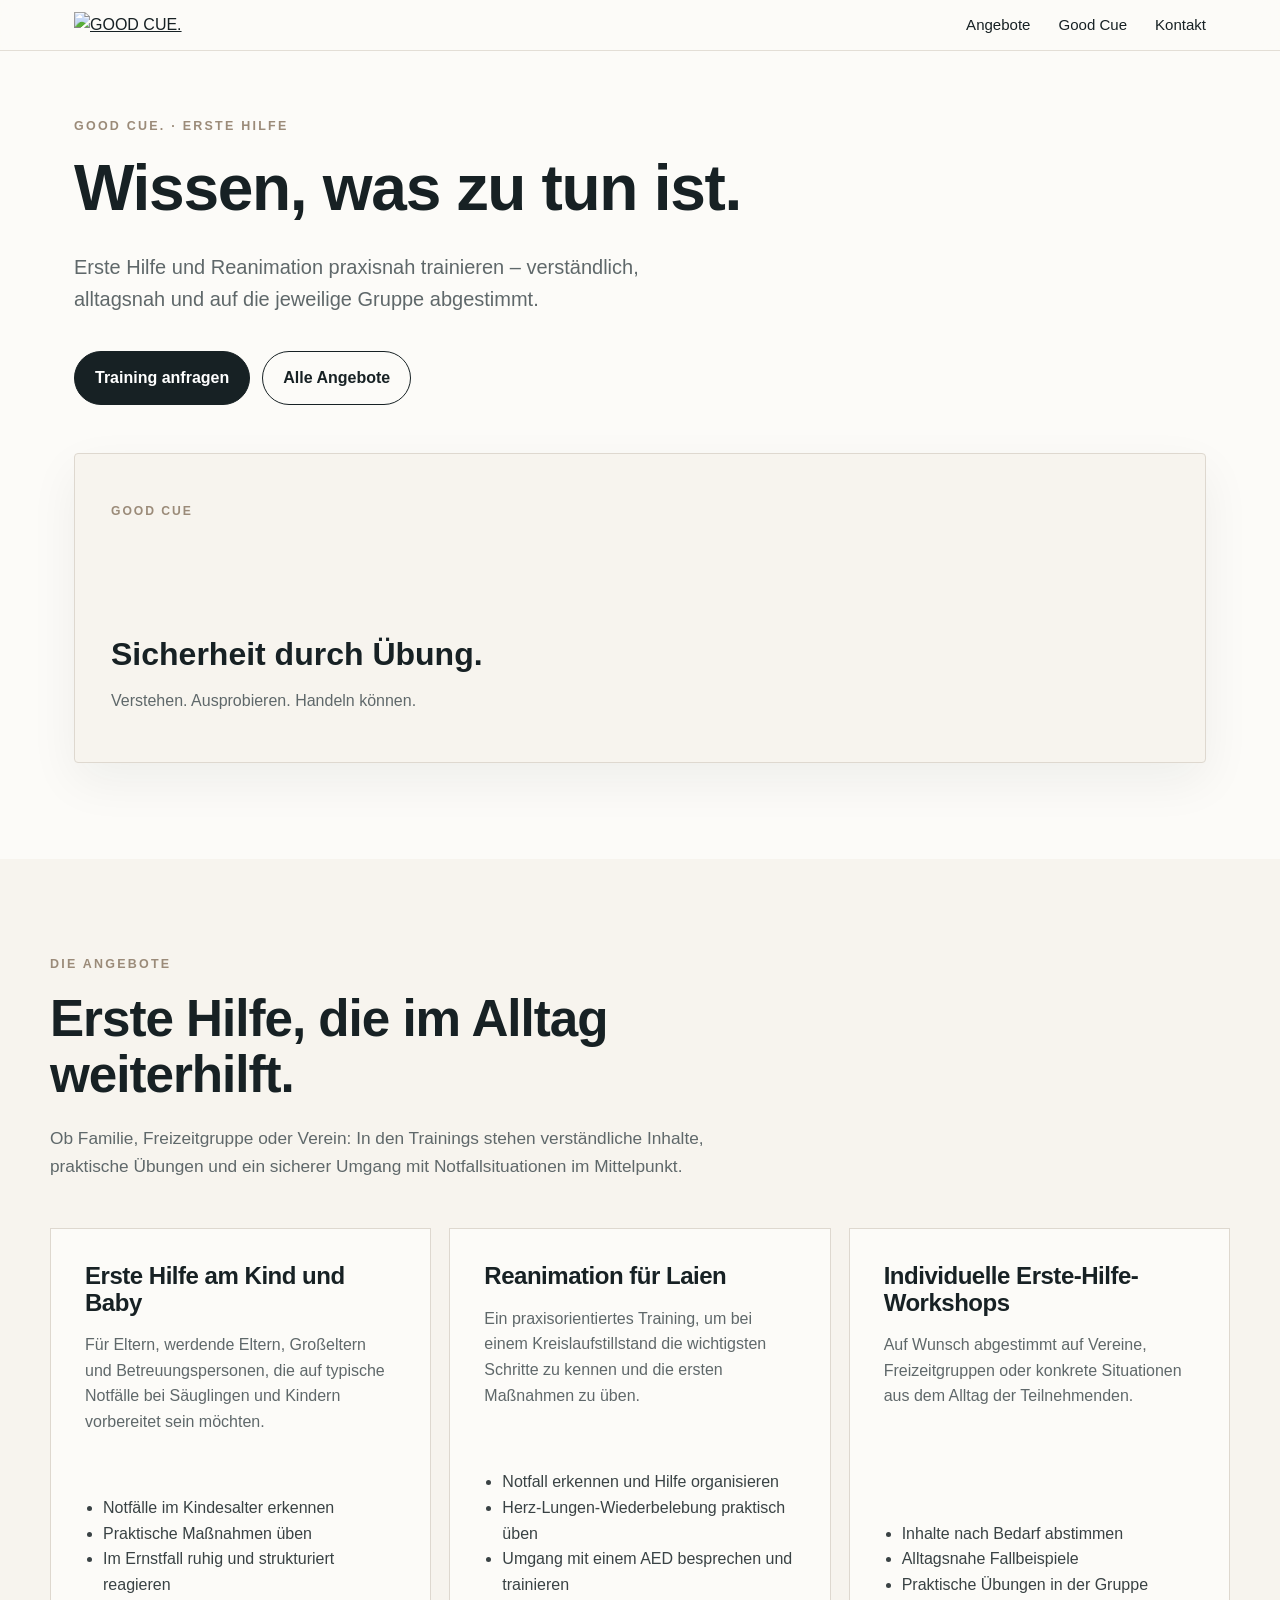
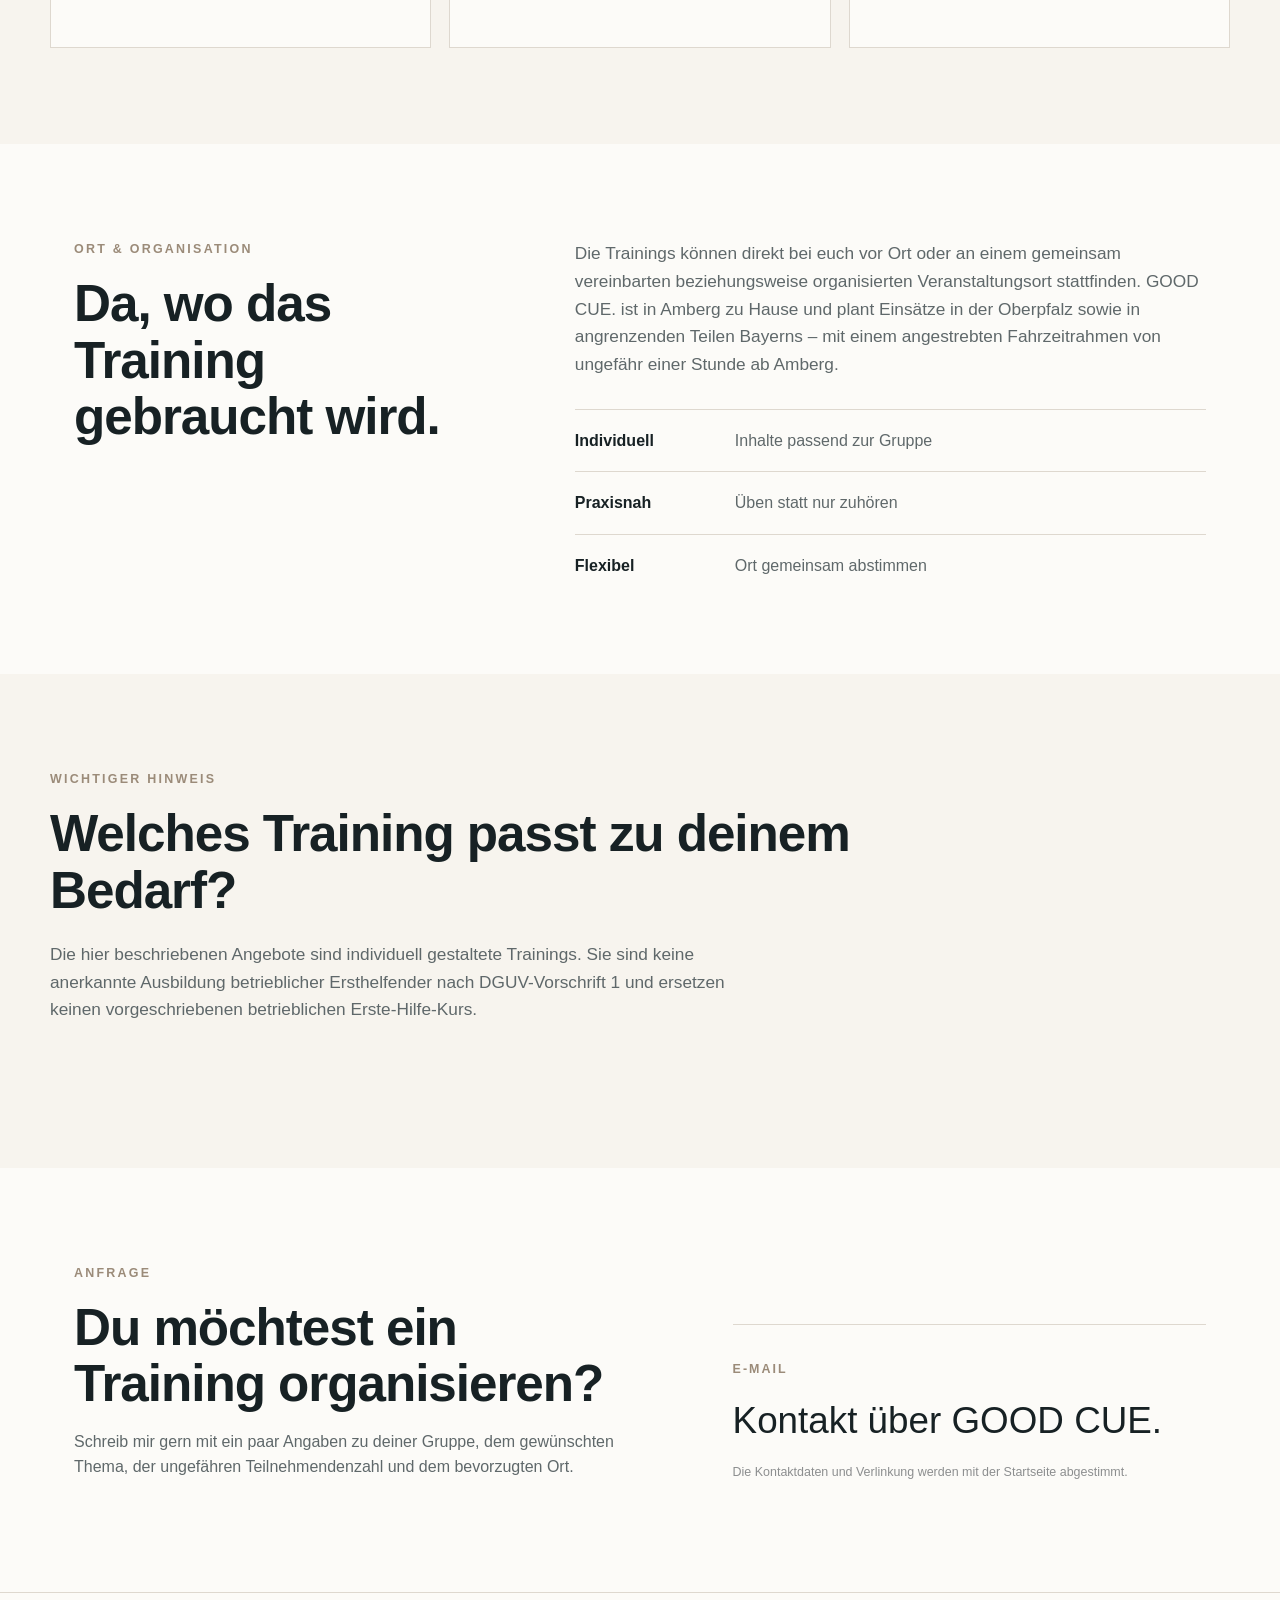
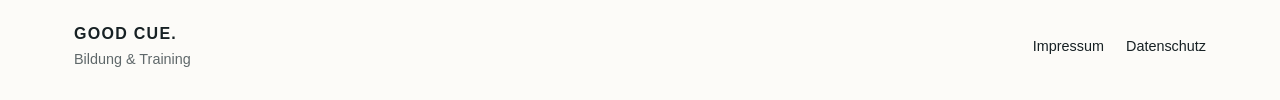
==== erste-hilfe.html @ d4df4530 "Add files via upload" ====
<!doctype html>
<html lang="de">
<head>
  <meta charset="utf-8">
  <meta name="viewport" content="width=device-width, initial-scale=1">
  <meta name="theme-color" content="#f7f4ee">
  <meta name="description" content="GOOD CUE. – Praxisnahe Erste-Hilfe- und Reanimationstrainings für Privatpersonen, Familien, Vereine und Gruppen.">
  <title>Erste Hilfe & Reanimation | GOOD CUE.</title>
  <link rel="icon" href="/media/good-cue-logo.png">
  <link rel="stylesheet" href="/styles.css">
</head>
<body>
<header class="site-header">
  <div class="nav-wrap">
    <a class="brand" href="/index.html#top" aria-label="GOOD CUE. Startseite"><img src="/media/good-cue-logo.png" alt="GOOD CUE."></a>
    <nav aria-label="Hauptnavigation">
      <a href="/index.html#angebote">Angebote</a>
      <a href="/index.html#goodcue">Good Cue</a>
      <a href="/index.html#kontakt">Kontakt</a>
    </nav>
  </div>
</header>
<main id="top">
  <section class="hero section">
    <div class="hero-copy">
      <p class="eyebrow">GOOD CUE. · ERSTE HILFE</p>
      <h1>Wissen, was zu tun ist.</h1>
      <p class="lead">Erste Hilfe und Reanimation praxisnah trainieren – verständlich, alltagsnah und auf die jeweilige Gruppe abgestimmt.</p>
      <div class="hero-actions">
        <a class="button button-dark" href="/index.html#kontakt">Training anfragen</a>
        <a class="button button-light" href="/index.html#angebote">Alle Angebote</a>
      </div>
    </div>
    <div class="hero-card" aria-label="Good Cue Prinzip">
      <span class="card-kicker">GOOD CUE</span>
      <strong>Sicherheit durch Übung.</strong>
      <p>Verstehen. Ausprobieren. Handeln können.</p>
    </div>
  </section>

  <section class="section section-soft">
    <div class="section-heading">
      <p class="eyebrow">DIE ANGEBOTE</p>
      <h2>Erste Hilfe, die im Alltag weiterhilft.</h2>
      <p>Ob Familie, Freizeitgruppe oder Verein: In den Trainings stehen verständliche Inhalte, praktische Übungen und ein sicherer Umgang mit Notfallsituationen im Mittelpunkt.</p>
    </div>
    <div class="cards">
      <article class="service-card">
        <h3>Erste Hilfe am Kind und Baby</h3>
        <p>Für Eltern, werdende Eltern, Großeltern und Betreuungspersonen, die auf typische Notfälle bei Säuglingen und Kindern vorbereitet sein möchten.</p>
        <ul><li>Notfälle im Kindesalter erkennen</li><li>Praktische Maßnahmen üben</li><li>Im Ernstfall ruhig und strukturiert reagieren</li></ul>
      </article>
      <article class="service-card">
        <h3>Reanimation für Laien</h3>
        <p>Ein praxisorientiertes Training, um bei einem Kreislaufstillstand die wichtigsten Schritte zu kennen und die ersten Maßnahmen zu üben.</p>
        <ul><li>Notfall erkennen und Hilfe organisieren</li><li>Herz-Lungen-Wiederbelebung praktisch üben</li><li>Umgang mit einem AED besprechen und trainieren</li></ul>
      </article>
      <article class="service-card">
        <h3>Individuelle Erste-Hilfe-Workshops</h3>
        <p>Auf Wunsch abgestimmt auf Vereine, Freizeitgruppen oder konkrete Situationen aus dem Alltag der Teilnehmenden.</p>
        <ul><li>Inhalte nach Bedarf abstimmen</li><li>Alltagsnahe Fallbeispiele</li><li>Praktische Übungen in der Gruppe</li></ul>
      </article>
    </div>
  </section>

  <section class="section split-section">
    <div>
      <p class="eyebrow">ORT & ORGANISATION</p>
      <h2>Da, wo das Training gebraucht wird.</h2>
    </div>
    <div class="split-copy">
      <p>Die Trainings können direkt bei euch vor Ort oder an einem gemeinsam vereinbarten beziehungsweise organisierten Veranstaltungsort stattfinden. GOOD CUE. ist in Amberg zu Hause und plant Einsätze in der Oberpfalz sowie in angrenzenden Teilen Bayerns – mit einem angestrebten Fahrzeitrahmen von ungefähr einer Stunde ab Amberg.</p>
      <div class="values">
        <div><strong>Individuell</strong><span>Inhalte passend zur Gruppe</span></div>
        <div><strong>Praxisnah</strong><span>Üben statt nur zuhören</span></div>
        <div><strong>Flexibel</strong><span>Ort gemeinsam abstimmen</span></div>
      </div>
    </div>
  </section>

  <section class="section section-soft">
    <div class="section-heading">
      <p class="eyebrow">WICHTIGER HINWEIS</p>
      <h2>Welches Training passt zu deinem Bedarf?</h2>
      <p>Die hier beschriebenen Angebote sind individuell gestaltete Trainings. Sie sind keine anerkannte Ausbildung betrieblicher Ersthelfender nach DGUV-Vorschrift 1 und ersetzen keinen vorgeschriebenen betrieblichen Erste-Hilfe-Kurs.</p>
    </div>
  </section>

  <section class="section contact-section" id="kontakt">
    <div>
      <p class="eyebrow">ANFRAGE</p>
      <h2>Du möchtest ein Training organisieren?</h2>
      <p>Schreib mir gern mit ein paar Angaben zu deiner Gruppe, dem gewünschten Thema, der ungefähren Teilnehmendenzahl und dem bevorzugten Ort.</p>
    </div>
    <div class="contact-box">
      <p class="contact-label">E-Mail</p>
      <a class="contact-mail" href="/index.html#kontakt">Kontakt über GOOD CUE.</a>
      <p class="placeholder">Die Kontaktdaten und Verlinkung werden mit der Startseite abgestimmt.</p>
    </div>
  </section>
</main>
<footer class="site-footer">
  <div class="footer-inner">
    <div><strong>GOOD CUE.</strong><span>Bildung & Training</span></div>
    <div class="footer-links"><a href="/index.html#impressum">Impressum</a><a href="/index.html#datenschutz">Datenschutz</a></div>
  </div>
</footer>
</body>
</html>
---- styles.css ----
:root {
  --ink: #172124;
  --muted: #5f686a;
  --taupe: #9b8b79;
  --cream: #f7f4ee;
  --paper: #fcfbf8;
  --line: #ded8cf;
  --white: #ffffff;
  --max: 1180px;
}

* { box-sizing: border-box; }
html { scroll-behavior: smooth; }
body {
  margin: 0;
  background: var(--paper);
  color: var(--ink);
  font-family: Inter, ui-sans-serif, -apple-system, BlinkMacSystemFont, "Segoe UI", sans-serif;
  line-height: 1.6;
}
a { color: inherit; }
img { max-width: 100%; display: block; }

.site-header {
  position: sticky;
  top: 0;
  z-index: 10;
  backdrop-filter: blur(12px);
  background: rgba(252,251,248,.88);
  border-bottom: 1px solid rgba(222,216,207,.8);
}
.nav-wrap {
  max-width: var(--max);
  margin: 0 auto;
  padding: 12px 24px;
  display: flex;
  align-items: center;
  justify-content: space-between;
  gap: 24px;
}
.brand { width: 130px; display: block; }
.brand img { width: 100%; }
nav { display: flex; gap: 28px; font-size: .94rem; }
nav a, .footer-links a { text-decoration: none; }
nav a:hover, .footer-links a:hover { color: var(--taupe); }

.section { padding: 96px 24px; }
.hero {
  max-width: var(--max);
  min-height: 720px;
  margin: 0 auto;
  display: grid;
  grid-template-columns: 1.35fr .65fr;
  align-items: center;
  gap: 64px;
}
.hero-copy { padding: 48px 0; }
.eyebrow {
  margin: 0 0 16px;
  color: var(--taupe);
  font-size: .78rem;
  letter-spacing: .18em;
  font-weight: 700;
}
h1, h2, h3 { line-height: 1.1; margin: 0; letter-spacing: -.02em; }
h1 { font-size: clamp(3.2rem, 7vw, 6rem); max-width: 820px; }
h2 { font-size: clamp(2.2rem, 4vw, 3.6rem); max-width: 800px; }
h3 { font-size: 1.5rem; }
.lead { font-size: 1.25rem; color: var(--muted); max-width: 650px; margin: 28px 0 0; }
.hero-actions { display: flex; flex-wrap: wrap; gap: 12px; margin-top: 36px; }
.button {
  display: inline-flex; align-items: center; justify-content: center;
  padding: 13px 20px; border-radius: 999px; text-decoration: none;
  border: 1px solid var(--ink); font-weight: 600;
}
.button-dark { background: var(--ink); color: var(--white); }
.button-light { background: transparent; color: var(--ink); }
.button:hover { transform: translateY(-1px); }
.hero-card {
  border: 1px solid var(--line);
  background: var(--cream);
  padding: 48px 36px;
  border-radius: 4px;
  min-height: 310px;
  display: flex;
  flex-direction: column;
  justify-content: flex-end;
  box-shadow: 0 18px 50px rgba(23,33,36,.06);
}
.card-kicker { font-size: .76rem; letter-spacing: .16em; color: var(--taupe); font-weight: 700; margin-bottom: auto; }
.hero-card strong { font-size: 2rem; line-height: 1.1; }
.hero-card p { color: var(--muted); margin-bottom: 0; }

.section-soft { background: var(--cream); }
.section-heading { max-width: var(--max); margin: 0 auto 48px; }
.section-heading > p:last-child { max-width: 700px; color: var(--muted); font-size: 1.08rem; margin: 22px 0 0; }
.cards { max-width: var(--max); margin: 0 auto; display: grid; grid-template-columns: repeat(3, 1fr); gap: 18px; }
.service-card { background: var(--paper); border: 1px solid var(--line); padding: 34px; min-height: 420px; display: flex; flex-direction: column; }
.card-number { color: var(--taupe); font-size: .84rem; letter-spacing: .12em; font-weight: 700; margin-bottom: 60px; }
.service-card p { color: var(--muted); }
.service-card ul { padding-left: 18px; margin-top: auto; color: #394244; }
.small-note { max-width: var(--max); margin: 20px auto 0; color: var(--muted); font-size: .92rem; }

.split-section { max-width: var(--max); margin: 0 auto; display: grid; grid-template-columns: .8fr 1.2fr; gap: 80px; }
.split-copy > p { max-width: 720px; color: var(--muted); font-size: 1.08rem; margin-top: 0; }
.values { display: grid; gap: 18px; margin-top: 30px; }
.values div { display: grid; grid-template-columns: 140px 1fr; gap: 20px; padding-top: 18px; border-top: 1px solid var(--line); }
.values span { color: var(--muted); }

.section-dark { background: var(--ink); color: var(--white); }
.section-heading.light > h2 { max-width: 900px; }
.section-heading.light > p:last-child { color: rgba(255,255,255,.72); }

.contact-section { max-width: var(--max); margin: 0 auto; display: grid; grid-template-columns: 1.1fr .9fr; gap: 80px; align-items: end; }
.contact-section h2 { max-width: 760px; }
.contact-section > div:first-child p:not(.eyebrow) { color: var(--muted); max-width: 680px; }
.contact-box { border-top: 1px solid var(--line); padding-top: 22px; }
.contact-label { font-size: .78rem; letter-spacing: .16em; color: var(--taupe); font-weight: 700; text-transform: uppercase; }
.contact-mail { font-size: clamp(1.5rem, 3vw, 2.3rem); text-decoration: none; overflow-wrap: anywhere; }
.placeholder { font-size: .78rem; color: #8c8e8f; margin-top: 12px; }

.site-footer { border-top: 1px solid var(--line); }
.footer-inner { max-width: var(--max); margin: 0 auto; padding: 28px 24px; display: flex; justify-content: space-between; gap: 24px; align-items: center; }
.footer-inner strong { display: block; letter-spacing: .08em; }
.footer-inner span { color: var(--muted); font-size: .9rem; }
.footer-links { display: flex; gap: 22px; font-size: .9rem; }

.legal { max-width: 860px; margin: 0 auto; padding: 120px 24px 96px; }
.legal h1 { font-size: clamp(2.8rem, 6vw, 4.5rem); margin-bottom: 28px; }
.legal h2 { font-size: 1.5rem; margin: 36px 0 12px; }
.legal p, .legal li { color: var(--muted); }
.warning { background: var(--cream); border: 1px solid var(--line); padding: 20px 22px; margin: 26px 0; }

@media (max-width: 900px) {
  .hero, .split-section, .contact-section { grid-template-columns: 1fr; }
  .hero { min-height: auto; padding-top: 64px; gap: 40px; }
  .cards { grid-template-columns: 1fr; }
  .service-card { min-height: 0; }
  .split-section, .contact-section { gap: 42px; }
}
@media (max-width: 640px) {
  .nav-wrap { padding: 10px 16px; }
  nav { gap: 14px; font-size: .84rem; }
  .brand { width: 112px; }
  .section { padding: 72px 18px; }
  .footer-inner { padding: 24px 18px; align-items: flex-start; flex-direction: column; }
  .values div { grid-template-columns: 1fr; gap: 5px; }
}

.stats-grid { max-width: var(--max); margin: 0 auto; display: grid; grid-template-columns: repeat(3, 1fr); gap: 18px; }
.stat-card { background: var(--paper); border: 1px solid var(--line); padding: 34px; min-height: 250px; display: flex; flex-direction: column; justify-content: space-between; }
.stat-card strong { font-size: clamp(3rem, 6vw, 5rem); line-height: .95; letter-spacing: -.04em; }
.stat-card p { margin: 24px 0 0; color: var(--muted); }
.content-load-error::before { content: "Inhalt konnte nicht geladen werden. Prüfe data/site.json."; display: block; padding: 10px 20px; background: var(--cream); color: var(--ink); text-align: center; font-size: .85rem; }
@media (max-width: 900px) { .stats-grid { grid-template-columns: 1fr; } }


/* Großes Markenlogo im Startbereich */
.hero {
  grid-template-columns: 1fr;
  gap: 18px;
  min-height: auto;
  padding-top: 54px;
}
.hero-brand-mark {
  width: min(100%, 760px);
  margin: 0 auto;
}
.hero-brand-mark img {
  display: block;
  width: 100%;
  height: auto;
}
.hero-copy {
  width: 100%;
  padding: 12px 0 30px;
}
.hero-copy h1 {
  font-size: clamp(2.4rem, 5vw, 4.2rem);
}
@media (max-width: 640px) {
  .hero { padding-top: 30px; }
  .hero-brand-mark { width: 100%; }
  .hero-copy { padding-top: 6px; }
}
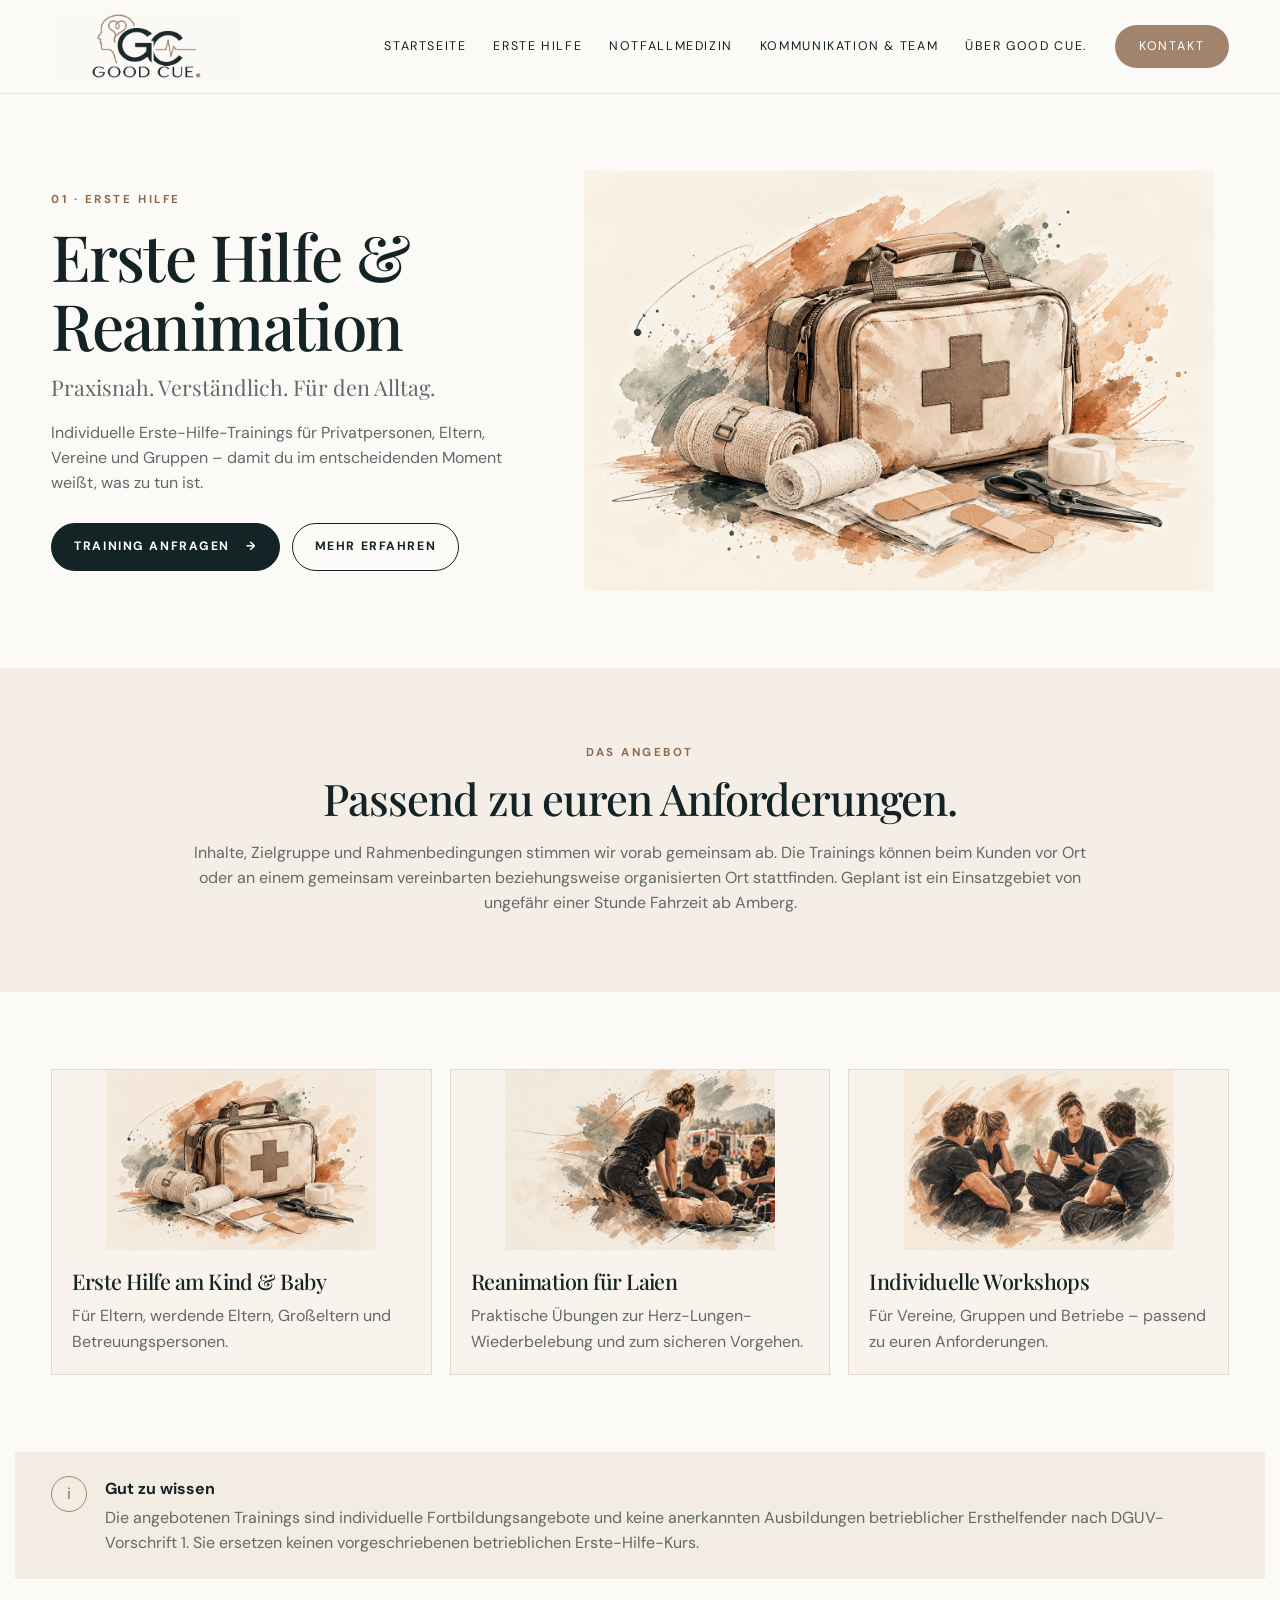
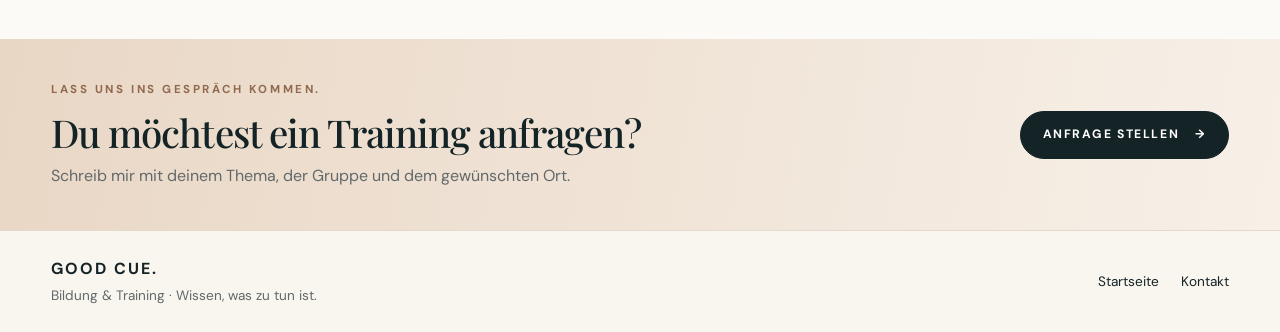
==== commit b81930d8: "Add files via upload" ====
--- a/erste-hilfe.html
+++ b/erste-hilfe.html
@@ -1,109 +1,15 @@
-<!doctype html>
-<html lang="de">
-<head>
-  <meta charset="utf-8">
-  <meta name="viewport" content="width=device-width, initial-scale=1">
-  <meta name="theme-color" content="#f7f4ee">
-  <meta name="description" content="GOOD CUE. – Praxisnahe Erste-Hilfe- und Reanimationstrainings für Privatpersonen, Familien, Vereine und Gruppen.">
-  <title>Erste Hilfe & Reanimation | GOOD CUE.</title>
-  <link rel="icon" href="/media/good-cue-logo.png">
-  <link rel="stylesheet" href="/styles.css">
-</head>
-<body>
-<header class="site-header">
+<!doctype html><html lang="de"><head><meta charset="utf-8"><meta name="viewport" content="width=device-width, initial-scale=1"><meta name="theme-color" content="#f7f2ea"><meta name="description" content="Erste Hilfe & Reanimation – GOOD CUE. Bildung & Training"><title>Erste Hilfe & Reanimation | GOOD CUE.</title><link rel="icon" href="/media/good-cue-logo.png"><link rel="stylesheet" href="/styles.css"></head><body><header class="site-header">
   <div class="nav-wrap">
-    <a class="brand" href="/index.html#top" aria-label="GOOD CUE. Startseite"><img src="/media/good-cue-logo.png" alt="GOOD CUE."></a>
-    <nav aria-label="Hauptnavigation">
-      <a href="/index.html#angebote">Angebote</a>
-      <a href="/index.html#goodcue">Good Cue</a>
-      <a href="/index.html#kontakt">Kontakt</a>
+    <a class="brand" href="/index.html" aria-label="GOOD CUE. Startseite"><img src="/media/good-cue-logo.png" alt="GOOD CUE. – Bildung & Training"></a>
+    <button class="menu-toggle" aria-expanded="false" aria-controls="main-nav" aria-label="Menü öffnen">☰</button>
+    <nav id="main-nav" aria-label="Hauptnavigation">
+      <a href="/index.html">Startseite</a>
+      <a href="/erste-hilfe.html">Erste Hilfe</a>
+      <a href="/notfallmedizin.html">Notfallmedizin</a>
+      <a href="/kommunikation-team.html">Kommunikation & Team</a>
+      <a href="/ueber-good-cue.html">Über GOOD CUE.</a>
+      <a class="nav-contact" href="/index.html#kontakt">Kontakt</a>
     </nav>
   </div>
 </header>
-<main id="top">
-  <section class="hero section">
-    <div class="hero-copy">
-      <p class="eyebrow">GOOD CUE. · ERSTE HILFE</p>
-      <h1>Wissen, was zu tun ist.</h1>
-      <p class="lead">Erste Hilfe und Reanimation praxisnah trainieren – verständlich, alltagsnah und auf die jeweilige Gruppe abgestimmt.</p>
-      <div class="hero-actions">
-        <a class="button button-dark" href="/index.html#kontakt">Training anfragen</a>
-        <a class="button button-light" href="/index.html#angebote">Alle Angebote</a>
-      </div>
-    </div>
-    <div class="hero-card" aria-label="Good Cue Prinzip">
-      <span class="card-kicker">GOOD CUE</span>
-      <strong>Sicherheit durch Übung.</strong>
-      <p>Verstehen. Ausprobieren. Handeln können.</p>
-    </div>
-  </section>
-
-  <section class="section section-soft">
-    <div class="section-heading">
-      <p class="eyebrow">DIE ANGEBOTE</p>
-      <h2>Erste Hilfe, die im Alltag weiterhilft.</h2>
-      <p>Ob Familie, Freizeitgruppe oder Verein: In den Trainings stehen verständliche Inhalte, praktische Übungen und ein sicherer Umgang mit Notfallsituationen im Mittelpunkt.</p>
-    </div>
-    <div class="cards">
-      <article class="service-card">
-        <h3>Erste Hilfe am Kind und Baby</h3>
-        <p>Für Eltern, werdende Eltern, Großeltern und Betreuungspersonen, die auf typische Notfälle bei Säuglingen und Kindern vorbereitet sein möchten.</p>
-        <ul><li>Notfälle im Kindesalter erkennen</li><li>Praktische Maßnahmen üben</li><li>Im Ernstfall ruhig und strukturiert reagieren</li></ul>
-      </article>
-      <article class="service-card">
-        <h3>Reanimation für Laien</h3>
-        <p>Ein praxisorientiertes Training, um bei einem Kreislaufstillstand die wichtigsten Schritte zu kennen und die ersten Maßnahmen zu üben.</p>
-        <ul><li>Notfall erkennen und Hilfe organisieren</li><li>Herz-Lungen-Wiederbelebung praktisch üben</li><li>Umgang mit einem AED besprechen und trainieren</li></ul>
-      </article>
-      <article class="service-card">
-        <h3>Individuelle Erste-Hilfe-Workshops</h3>
-        <p>Auf Wunsch abgestimmt auf Vereine, Freizeitgruppen oder konkrete Situationen aus dem Alltag der Teilnehmenden.</p>
-        <ul><li>Inhalte nach Bedarf abstimmen</li><li>Alltagsnahe Fallbeispiele</li><li>Praktische Übungen in der Gruppe</li></ul>
-      </article>
-    </div>
-  </section>
-
-  <section class="section split-section">
-    <div>
-      <p class="eyebrow">ORT & ORGANISATION</p>
-      <h2>Da, wo das Training gebraucht wird.</h2>
-    </div>
-    <div class="split-copy">
-      <p>Die Trainings können direkt bei euch vor Ort oder an einem gemeinsam vereinbarten beziehungsweise organisierten Veranstaltungsort stattfinden. GOOD CUE. ist in Amberg zu Hause und plant Einsätze in der Oberpfalz sowie in angrenzenden Teilen Bayerns – mit einem angestrebten Fahrzeitrahmen von ungefähr einer Stunde ab Amberg.</p>
-      <div class="values">
-        <div><strong>Individuell</strong><span>Inhalte passend zur Gruppe</span></div>
-        <div><strong>Praxisnah</strong><span>Üben statt nur zuhören</span></div>
-        <div><strong>Flexibel</strong><span>Ort gemeinsam abstimmen</span></div>
-      </div>
-    </div>
-  </section>
-
-  <section class="section section-soft">
-    <div class="section-heading">
-      <p class="eyebrow">WICHTIGER HINWEIS</p>
-      <h2>Welches Training passt zu deinem Bedarf?</h2>
-      <p>Die hier beschriebenen Angebote sind individuell gestaltete Trainings. Sie sind keine anerkannte Ausbildung betrieblicher Ersthelfender nach DGUV-Vorschrift 1 und ersetzen keinen vorgeschriebenen betrieblichen Erste-Hilfe-Kurs.</p>
-    </div>
-  </section>
-
-  <section class="section contact-section" id="kontakt">
-    <div>
-      <p class="eyebrow">ANFRAGE</p>
-      <h2>Du möchtest ein Training organisieren?</h2>
-      <p>Schreib mir gern mit ein paar Angaben zu deiner Gruppe, dem gewünschten Thema, der ungefähren Teilnehmendenzahl und dem bevorzugten Ort.</p>
-    </div>
-    <div class="contact-box">
-      <p class="contact-label">E-Mail</p>
-      <a class="contact-mail" href="/index.html#kontakt">Kontakt über GOOD CUE.</a>
-      <p class="placeholder">Die Kontaktdaten und Verlinkung werden mit der Startseite abgestimmt.</p>
-    </div>
-  </section>
-</main>
-<footer class="site-footer">
-  <div class="footer-inner">
-    <div><strong>GOOD CUE.</strong><span>Bildung & Training</span></div>
-    <div class="footer-links"><a href="/index.html#impressum">Impressum</a><a href="/index.html#datenschutz">Datenschutz</a></div>
-  </div>
-</footer>
-</body>
-</html>+<main><section class="detail-hero section"><div class="detail-copy"><p class="eyebrow">01 · ERSTE HILFE</p><h1>Erste Hilfe & Reanimation</h1><p class="detail-lead">Praxisnah. Verständlich. Für den Alltag.</p><p>Individuelle Erste-Hilfe-Trainings für Privatpersonen, Eltern, Vereine und Gruppen – damit du im entscheidenden Moment weißt, was zu tun ist.</p><div class="hero-actions"><a class="button button-dark" href="/index.html#kontakt">Training anfragen <span>→</span></a><a class="button button-outline" href="#formate">Mehr erfahren</a></div></div><div class="detail-art"><img src="/media/first-aid-kit-watercolor.png" alt="Handgemalte Erste-Hilfe-Tasche mit Verbandmaterial"></div></section><section id="formate" class="detail-intro section"><p class="eyebrow">DAS ANGEBOT</p><h2>Passend zu euren Anforderungen.</h2><p>Inhalte, Zielgruppe und Rahmenbedingungen stimmen wir vorab gemeinsam ab. Die Trainings können beim Kunden vor Ort oder an einem gemeinsam vereinbarten beziehungsweise organisierten Ort stattfinden. Geplant ist ein Einsatzgebiet von ungefähr einer Stunde Fahrzeit ab Amberg.</p></section><section class="mini-grid section"><article class="mini-card"><img src="/media/first-aid-kit-watercolor.png" alt="" loading="lazy"><div><h3>Erste Hilfe am Kind & Baby</h3><p>Für Eltern, werdende Eltern, Großeltern und Betreuungspersonen.</p></div></article><article class="mini-card"><img src="/media/hero-cpr-watercolor.png" alt="" loading="lazy"><div><h3>Reanimation für Laien</h3><p>Praktische Übungen zur Herz-Lungen-Wiederbelebung und zum sicheren Vorgehen.</p></div></article><article class="mini-card"><img src="/media/team-communication-watercolor.png" alt="" loading="lazy"><div><h3>Individuelle Workshops</h3><p>Für Vereine, Gruppen und Betriebe – passend zu euren Anforderungen.</p></div></article></section><section class="notice-section"><div class="notice-icon">i</div><div><strong>Gut zu wissen</strong><p>Die angebotenen Trainings sind individuelle Fortbildungsangebote und keine anerkannten Ausbildungen betrieblicher Ersthelfender nach DGUV-Vorschrift 1. Sie ersetzen keinen vorgeschriebenen betrieblichen Erste-Hilfe-Kurs.</p></div></section><section class="cta-band"><div><p class="eyebrow">LASS UNS INS GESPRÄCH KOMMEN.</p><h2>Du möchtest ein Training anfragen?</h2><p>Schreib mir mit deinem Thema, der Gruppe und dem gewünschten Ort.</p></div><a class="button button-dark" href="/index.html#kontakt">Anfrage stellen <span>→</span></a></section></main><footer class="site-footer"><div class="footer-inner"><div><strong>GOOD CUE.</strong><span>Bildung & Training · Wissen, was zu tun ist.</span></div><div class="footer-links"><a href="/index.html">Startseite</a><a href="/index.html#kontakt">Kontakt</a></div></div></footer><script src="/app.js" defer></script></body></html>
--- a/styles.css
+++ b/styles.css
@@ -1,185 +1,14 @@
-:root {
-  --ink: #172124;
-  --muted: #5f686a;
-  --taupe: #9b8b79;
-  --cream: #f7f4ee;
-  --paper: #fcfbf8;
-  --line: #ded8cf;
-  --white: #ffffff;
-  --max: 1180px;
-}
-
-* { box-sizing: border-box; }
-html { scroll-behavior: smooth; }
-body {
-  margin: 0;
-  background: var(--paper);
-  color: var(--ink);
-  font-family: Inter, ui-sans-serif, -apple-system, BlinkMacSystemFont, "Segoe UI", sans-serif;
-  line-height: 1.6;
-}
-a { color: inherit; }
-img { max-width: 100%; display: block; }
-
-.site-header {
-  position: sticky;
-  top: 0;
-  z-index: 10;
-  backdrop-filter: blur(12px);
-  background: rgba(252,251,248,.88);
-  border-bottom: 1px solid rgba(222,216,207,.8);
-}
-.nav-wrap {
-  max-width: var(--max);
-  margin: 0 auto;
-  padding: 12px 24px;
-  display: flex;
-  align-items: center;
-  justify-content: space-between;
-  gap: 24px;
-}
-.brand { width: 130px; display: block; }
-.brand img { width: 100%; }
-nav { display: flex; gap: 28px; font-size: .94rem; }
-nav a, .footer-links a { text-decoration: none; }
-nav a:hover, .footer-links a:hover { color: var(--taupe); }
-
-.section { padding: 96px 24px; }
-.hero {
-  max-width: var(--max);
-  min-height: 720px;
-  margin: 0 auto;
-  display: grid;
-  grid-template-columns: 1.35fr .65fr;
-  align-items: center;
-  gap: 64px;
-}
-.hero-copy { padding: 48px 0; }
-.eyebrow {
-  margin: 0 0 16px;
-  color: var(--taupe);
-  font-size: .78rem;
-  letter-spacing: .18em;
-  font-weight: 700;
-}
-h1, h2, h3 { line-height: 1.1; margin: 0; letter-spacing: -.02em; }
-h1 { font-size: clamp(3.2rem, 7vw, 6rem); max-width: 820px; }
-h2 { font-size: clamp(2.2rem, 4vw, 3.6rem); max-width: 800px; }
-h3 { font-size: 1.5rem; }
-.lead { font-size: 1.25rem; color: var(--muted); max-width: 650px; margin: 28px 0 0; }
-.hero-actions { display: flex; flex-wrap: wrap; gap: 12px; margin-top: 36px; }
-.button {
-  display: inline-flex; align-items: center; justify-content: center;
-  padding: 13px 20px; border-radius: 999px; text-decoration: none;
-  border: 1px solid var(--ink); font-weight: 600;
-}
-.button-dark { background: var(--ink); color: var(--white); }
-.button-light { background: transparent; color: var(--ink); }
-.button:hover { transform: translateY(-1px); }
-.hero-card {
-  border: 1px solid var(--line);
-  background: var(--cream);
-  padding: 48px 36px;
-  border-radius: 4px;
-  min-height: 310px;
-  display: flex;
-  flex-direction: column;
-  justify-content: flex-end;
-  box-shadow: 0 18px 50px rgba(23,33,36,.06);
-}
-.card-kicker { font-size: .76rem; letter-spacing: .16em; color: var(--taupe); font-weight: 700; margin-bottom: auto; }
-.hero-card strong { font-size: 2rem; line-height: 1.1; }
-.hero-card p { color: var(--muted); margin-bottom: 0; }
-
-.section-soft { background: var(--cream); }
-.section-heading { max-width: var(--max); margin: 0 auto 48px; }
-.section-heading > p:last-child { max-width: 700px; color: var(--muted); font-size: 1.08rem; margin: 22px 0 0; }
-.cards { max-width: var(--max); margin: 0 auto; display: grid; grid-template-columns: repeat(3, 1fr); gap: 18px; }
-.service-card { background: var(--paper); border: 1px solid var(--line); padding: 34px; min-height: 420px; display: flex; flex-direction: column; }
-.card-number { color: var(--taupe); font-size: .84rem; letter-spacing: .12em; font-weight: 700; margin-bottom: 60px; }
-.service-card p { color: var(--muted); }
-.service-card ul { padding-left: 18px; margin-top: auto; color: #394244; }
-.small-note { max-width: var(--max); margin: 20px auto 0; color: var(--muted); font-size: .92rem; }
-
-.split-section { max-width: var(--max); margin: 0 auto; display: grid; grid-template-columns: .8fr 1.2fr; gap: 80px; }
-.split-copy > p { max-width: 720px; color: var(--muted); font-size: 1.08rem; margin-top: 0; }
-.values { display: grid; gap: 18px; margin-top: 30px; }
-.values div { display: grid; grid-template-columns: 140px 1fr; gap: 20px; padding-top: 18px; border-top: 1px solid var(--line); }
-.values span { color: var(--muted); }
-
-.section-dark { background: var(--ink); color: var(--white); }
-.section-heading.light > h2 { max-width: 900px; }
-.section-heading.light > p:last-child { color: rgba(255,255,255,.72); }
-
-.contact-section { max-width: var(--max); margin: 0 auto; display: grid; grid-template-columns: 1.1fr .9fr; gap: 80px; align-items: end; }
-.contact-section h2 { max-width: 760px; }
-.contact-section > div:first-child p:not(.eyebrow) { color: var(--muted); max-width: 680px; }
-.contact-box { border-top: 1px solid var(--line); padding-top: 22px; }
-.contact-label { font-size: .78rem; letter-spacing: .16em; color: var(--taupe); font-weight: 700; text-transform: uppercase; }
-.contact-mail { font-size: clamp(1.5rem, 3vw, 2.3rem); text-decoration: none; overflow-wrap: anywhere; }
-.placeholder { font-size: .78rem; color: #8c8e8f; margin-top: 12px; }
-
-.site-footer { border-top: 1px solid var(--line); }
-.footer-inner { max-width: var(--max); margin: 0 auto; padding: 28px 24px; display: flex; justify-content: space-between; gap: 24px; align-items: center; }
-.footer-inner strong { display: block; letter-spacing: .08em; }
-.footer-inner span { color: var(--muted); font-size: .9rem; }
-.footer-links { display: flex; gap: 22px; font-size: .9rem; }
-
-.legal { max-width: 860px; margin: 0 auto; padding: 120px 24px 96px; }
-.legal h1 { font-size: clamp(2.8rem, 6vw, 4.5rem); margin-bottom: 28px; }
-.legal h2 { font-size: 1.5rem; margin: 36px 0 12px; }
-.legal p, .legal li { color: var(--muted); }
-.warning { background: var(--cream); border: 1px solid var(--line); padding: 20px 22px; margin: 26px 0; }
-
-@media (max-width: 900px) {
-  .hero, .split-section, .contact-section { grid-template-columns: 1fr; }
-  .hero { min-height: auto; padding-top: 64px; gap: 40px; }
-  .cards { grid-template-columns: 1fr; }
-  .service-card { min-height: 0; }
-  .split-section, .contact-section { gap: 42px; }
-}
-@media (max-width: 640px) {
-  .nav-wrap { padding: 10px 16px; }
-  nav { gap: 14px; font-size: .84rem; }
-  .brand { width: 112px; }
-  .section { padding: 72px 18px; }
-  .footer-inner { padding: 24px 18px; align-items: flex-start; flex-direction: column; }
-  .values div { grid-template-columns: 1fr; gap: 5px; }
-}
-
-.stats-grid { max-width: var(--max); margin: 0 auto; display: grid; grid-template-columns: repeat(3, 1fr); gap: 18px; }
-.stat-card { background: var(--paper); border: 1px solid var(--line); padding: 34px; min-height: 250px; display: flex; flex-direction: column; justify-content: space-between; }
-.stat-card strong { font-size: clamp(3rem, 6vw, 5rem); line-height: .95; letter-spacing: -.04em; }
-.stat-card p { margin: 24px 0 0; color: var(--muted); }
-.content-load-error::before { content: "Inhalt konnte nicht geladen werden. Prüfe data/site.json."; display: block; padding: 10px 20px; background: var(--cream); color: var(--ink); text-align: center; font-size: .85rem; }
-@media (max-width: 900px) { .stats-grid { grid-template-columns: 1fr; } }
-
-
-/* Großes Markenlogo im Startbereich */
-.hero {
-  grid-template-columns: 1fr;
-  gap: 18px;
-  min-height: auto;
-  padding-top: 54px;
-}
-.hero-brand-mark {
-  width: min(100%, 760px);
-  margin: 0 auto;
-}
-.hero-brand-mark img {
-  display: block;
-  width: 100%;
-  height: auto;
-}
-.hero-copy {
-  width: 100%;
-  padding: 12px 0 30px;
-}
-.hero-copy h1 {
-  font-size: clamp(2.4rem, 5vw, 4.2rem);
-}
-@media (max-width: 640px) {
-  .hero { padding-top: 30px; }
-  .hero-brand-mark { width: 100%; }
-  .hero-copy { padding-top: 6px; }
-}
+@import url('https://fonts.googleapis.com/css2?family=DM+Sans:wght@400;500;600;700&family=Playfair+Display:wght@400;500;600&display=swap');
+:root{--ink:#142326;--muted:#62696a;--taupe:#a1846e;--rust:#91694f;--cream:#f5efe7;--paper:#fcfaf6;--line:#e4d9cc;--sage:#8c9183;--max:1440px}
+*{box-sizing:border-box}html{scroll-behavior:smooth;scroll-padding-top:100px}body{margin:0;background:var(--paper);color:var(--ink);font-family:'DM Sans',Arial,sans-serif;line-height:1.58}a{color:inherit}img{display:block;max-width:100%}h1,h2,h3{font-family:'Playfair Display',Georgia,serif;font-weight:500;line-height:1.08;letter-spacing:-.025em;margin:0}h1{font-size:clamp(2.8rem,5vw,5.5rem)}h2{font-size:clamp(2rem,3.4vw,3.6rem)}h3{font-size:clamp(1.35rem,2vw,2rem)}p{margin:0 0 1em}.site-header{position:sticky;top:0;z-index:20;background:rgba(252,250,246,.94);backdrop-filter:blur(14px);border-bottom:1px solid rgba(228,217,204,.75)}.nav-wrap{max-width:1600px;margin:auto;min-height:76px;padding:10px clamp(18px,4vw,60px);display:flex;align-items:center;justify-content:space-between;gap:24px}.brand{width:190px;flex:0 0 auto}.brand img{width:100%;height:auto}nav{display:flex;align-items:center;justify-content:flex-end;gap:clamp(12px,2.1vw,32px);font-size:.78rem;letter-spacing:.13em;text-transform:uppercase}nav a{text-decoration:none;white-space:nowrap;transition:color .2s}nav a:hover,nav a[aria-current=page]{color:var(--rust)}.nav-contact{background:var(--taupe);color:white!important;border-radius:999px;padding:12px 24px;letter-spacing:.15em}.menu-toggle{display:none;border:1px solid var(--line);background:transparent;border-radius:99px;padding:9px 13px;font-size:1.2rem}
+.hero{max-width:1600px;margin:auto;padding:28px clamp(18px,4vw,64px) 24px;display:grid;grid-template-columns:minmax(360px,.78fr) minmax(0,1.22fr);align-items:center;gap:20px;min-height:520px;overflow:hidden}.hero-copy{text-align:center;padding:18px 0 22px;position:relative;z-index:1}.hero-logo{width:min(100%,520px);margin:0 auto 10px}.hero-tagline{font-size:clamp(1rem,1.4vw,1.35rem);letter-spacing:.2em;margin:8px 0 14px}.hero-lead{max-width:510px;margin:0 auto;color:#444e50;font-size:clamp(.98rem,1.2vw,1.16rem);line-height:1.5}.hero-actions{display:flex;flex-wrap:wrap;gap:12px;margin-top:28px;align-items:center}.hero-copy .hero-actions{justify-content:center}.button{display:inline-flex;align-items:center;justify-content:center;gap:16px;text-decoration:none;border-radius:999px;padding:13px 22px;border:1px solid var(--ink);font-size:.76rem;font-weight:700;letter-spacing:.13em;text-transform:uppercase;transition:transform .2s,background .2s}.button:hover{transform:translateY(-2px)}.button-dark{background:var(--ink);color:#fff}.button-outline{background:transparent;color:var(--ink)}.hero-art{margin-right:-2vw;position:relative}.hero-art:after{content:"WISSEN\\A PRAXIS\\A MENSCHEN\\A SICHERHEIT";white-space:pre;position:absolute;right:3%;top:8%;font-size:clamp(.8rem,1.1vw,1.1rem);line-height:1.8;letter-spacing:.16em;font-style:italic;transform:rotate(-8deg);color:#383c39;pointer-events:none}.hero-art img{width:100%;height:100%;max-height:560px;object-fit:contain;mix-blend-mode:multiply}
+.section{padding:clamp(52px,6vw,88px) clamp(18px,4vw,64px)}.offers-section{background:#f4eee6}.section-heading{max-width:1400px;margin:0 auto 28px}.eyebrow{font-size:.72rem;font-weight:700;letter-spacing:.22em;text-transform:uppercase;color:var(--rust);margin-bottom:12px}.section-heading h2{margin-bottom:14px}.section-heading>p:last-child{max-width:720px;color:var(--muted)}.service-grid{max-width:1400px;margin:auto;display:grid;grid-template-columns:repeat(3,minmax(0,1fr));gap:20px}.service-card{background:rgba(255,253,249,.7);display:grid;grid-template-columns:1.1fr .9fr;min-height:285px;overflow:hidden;position:relative}.service-copy{padding:24px 0 20px 24px;position:relative;z-index:1;display:flex;align-items:flex-start;flex-direction:column}.card-number{display:flex;align-items:center;gap:12px;color:var(--rust);font-family:'Playfair Display',serif;font-size:1.35rem;margin-bottom:12px}.card-number i{display:inline-block;width:42px;border-top:1px solid var(--taupe)}.service-card h3{font-size:clamp(1.3rem,1.7vw,1.85rem);margin-bottom:14px}.service-card p{color:#4e5656;font-size:.92rem;line-height:1.5}.service-card img{width:100%;height:100%;min-height:250px;object-fit:contain;align-self:center;mix-blend-mode:multiply;transform:scale(1.12)}.text-link{margin-top:auto;padding-top:12px;text-decoration:none;text-transform:uppercase;font-size:.72rem;letter-spacing:.17em;font-weight:700;border-bottom:1px solid var(--taupe);padding-bottom:7px;display:inline-flex;gap:12px}.text-link span{font-size:1rem}
+.values-strip{padding:24px clamp(18px,4vw,64px);display:grid;grid-template-columns:repeat(4,1fr);max-width:1600px;margin:auto;gap:16px;background:var(--paper)}.value{display:flex;align-items:center;gap:16px;padding:4px 20px;border-right:1px solid var(--taupe)}.value:last-child{border:0}.value-icon{font-size:2.3rem;color:var(--taupe);font-family:Georgia,serif;line-height:1}.value strong{font-size:.76rem;letter-spacing:.18em}.value p{font-size:.88rem;color:var(--muted);margin:2px 0 0}
+.approach{max-width:1600px;margin:auto;display:grid;grid-template-columns:1fr 1.1fr .9fr;align-items:center;gap:34px;padding-top:60px;padding-bottom:60px}.approach-title h2{font-size:clamp(2rem,3vw,3.2rem)}.approach-copy{color:var(--muted);font-size:1rem}.approach-art{height:230px;overflow:hidden;display:flex;align-items:center}.approach-art img{width:100%;mix-blend-mode:multiply}
+.region-banner{display:grid;grid-template-columns:1.2fr 1fr 1fr;gap:28px;align-items:center;padding:38px clamp(18px,4vw,64px);background:linear-gradient(105deg,#e7d4c2,#f5e9dc 65%,#e9d7c5);position:relative;overflow:hidden}.region-banner h2{font-size:clamp(1.8rem,3vw,2.6rem);margin-bottom:10px}.region-banner p{margin-bottom:0;color:#4d5555}.region-banner>div:not(.region-brush){position:relative;z-index:1}.region-brush{position:absolute;inset:0;background-image:url('/media/team-communication-watercolor.png');background-size:cover;background-position:center;opacity:.10;mix-blend-mode:multiply;pointer-events:none}
+.contact-section{max-width:1400px;margin:auto;display:grid;grid-template-columns:1.2fr .8fr;gap:60px;align-items:center}.contact-section h2{margin-bottom:18px}.contact-section>div:first-child>p:not(.eyebrow){max-width:660px;color:var(--muted)}.contact-box{border-top:1px solid var(--line);padding-top:20px}.contact-label{font-size:.72rem;letter-spacing:.2em;color:var(--rust);font-weight:700}.contact-mail{font-size:clamp(1.2rem,2.4vw,2rem);text-decoration:none;overflow-wrap:anywhere}.small-note{font-size:.82rem;color:var(--muted);margin-top:10px}
+.site-footer{border-top:1px solid var(--line);background:#f9f5ef}.footer-inner{max-width:1600px;margin:auto;padding:25px clamp(18px,4vw,64px);display:flex;align-items:center;justify-content:space-between;gap:24px}.footer-inner strong{display:block;letter-spacing:.12em}.footer-inner span{font-size:.85rem;color:var(--muted)}.footer-links{display:flex;gap:22px;flex-wrap:wrap}.footer-links a{text-decoration:none;font-size:.85rem}
+.detail-hero{max-width:1600px;margin:auto;display:grid;grid-template-columns:.85fr 1.15fr;align-items:center;gap:30px;min-height:400px}.detail-copy h1{font-size:clamp(2.8rem,5vw,5rem);margin-bottom:10px}.detail-lead{font-family:'Playfair Display',serif;font-size:1.35rem;color:var(--muted);margin-bottom:16px}.detail-copy>p:not(.eyebrow){max-width:620px;color:var(--muted)}.detail-art img{width:100%;max-height:420px;object-fit:contain;mix-blend-mode:multiply}.detail-intro{background:#f4eee6;text-align:center}.detail-intro h2{margin-bottom:18px}.detail-intro>p:not(.eyebrow){max-width:900px;margin:0 auto;color:var(--muted)}.mini-grid{display:grid;grid-template-columns:repeat(3,minmax(0,1fr));gap:18px;max-width:1400px;margin:auto}.mini-card{background:#f8f3ec;border:1px solid var(--line);display:flex;flex-direction:column}.mini-card img{width:100%;height:180px;object-fit:contain;mix-blend-mode:multiply}.mini-card div{padding:20px}.mini-card h3{font-size:1.35rem;margin-bottom:10px}.mini-card p{color:var(--muted);margin:0}.notice-section{max-width:1250px;margin:0 auto 60px;padding:24px clamp(18px,4vw,36px);background:#f3ece2;display:flex;gap:18px;align-items:flex-start}.notice-icon{border:1px solid var(--taupe);color:var(--rust);border-radius:50%;width:36px;height:36px;display:grid;place-items:center;flex:0 0 auto}.notice-section strong{display:block;margin-bottom:4px}.notice-section p{color:var(--muted);margin:0}.cta-band{padding:42px clamp(18px,4vw,64px);background:linear-gradient(100deg,#e9d7c5,#f7f0e8);display:flex;align-items:center;justify-content:space-between;gap:30px}.cta-band h2{font-size:clamp(1.8rem,3vw,3rem);margin-bottom:10px}.cta-band p:not(.eyebrow){color:var(--muted);margin:0}
+@media(max-width:1100px){.nav-wrap{gap:12px}.brand{width:150px}nav{gap:12px;font-size:.68rem;letter-spacing:.08em}.hero{grid-template-columns:.9fr 1.1fr}.service-card{grid-template-columns:1fr}.service-copy{padding:22px 22px 0}.service-card img{height:150px;min-height:150px;grid-row:1;transform:none}.approach{grid-template-columns:1fr 1fr}.approach-art{display:none}.value{padding:4px 8px}.value-icon{font-size:1.8rem}}
+@media(max-width:780px){.nav-wrap{min-height:66px}.brand{width:155px}.menu-toggle{display:block}nav{display:none;position:absolute;left:0;right:0;top:100%;padding:18px;background:var(--paper);border-bottom:1px solid var(--line);flex-direction:column;align-items:stretch;gap:0}nav.open{display:flex}nav a{padding:12px 8px;font-size:.8rem}.nav-contact{text-align:center;margin-top:8px}.hero{grid-template-columns:1fr;padding-top:18px;gap:0}.hero-copy{padding:16px 0 28px}.hero-logo{width:min(100%,440px)}.hero-art{grid-row:1;margin:0 -4vw}.hero-art img{max-height:380px}.hero-art:after{font-size:.75rem;right:4%;top:4%}.service-grid{grid-template-columns:1fr}.service-card{grid-template-columns:1.1fr .9fr;min-height:210px}.service-copy{grid-row:1;padding:22px 0 18px 22px}.service-card img{grid-row:1;min-height:200px;height:100%;transform:scale(1.08)}.values-strip{grid-template-columns:1fr 1fr}.value:nth-child(2){border-right:0}.approach{grid-template-columns:1fr;gap:18px}.region-banner{grid-template-columns:1fr;gap:22px}.contact-section,.detail-hero{grid-template-columns:1fr;gap:20px}.detail-art{grid-row:1}.detail-art img{max-height:300px}.mini-grid{grid-template-columns:1fr 1fr}.cta-band{align-items:flex-start;flex-direction:column}}
+@media(max-width:480px){.hero-art:after{display:none}.hero-logo{width:100%}.hero-tagline{letter-spacing:.13em}.hero-actions{gap:9px}.button{font-size:.68rem;padding:12px 15px}.service-card{grid-template-columns:1fr}.service-card img{grid-row:1;height:160px;min-height:160px}.service-copy{grid-row:2;padding:20px}.values-strip{grid-template-columns:1fr;gap:10px}.value{border-right:0;border-bottom:1px solid var(--line);padding:12px 4px}.value:last-child{border-bottom:0}.mini-grid{grid-template-columns:1fr}.mini-card img{height:210px}.footer-inner{align-items:flex-start;flex-direction:column}.detail-hero{padding-top:32px}}
